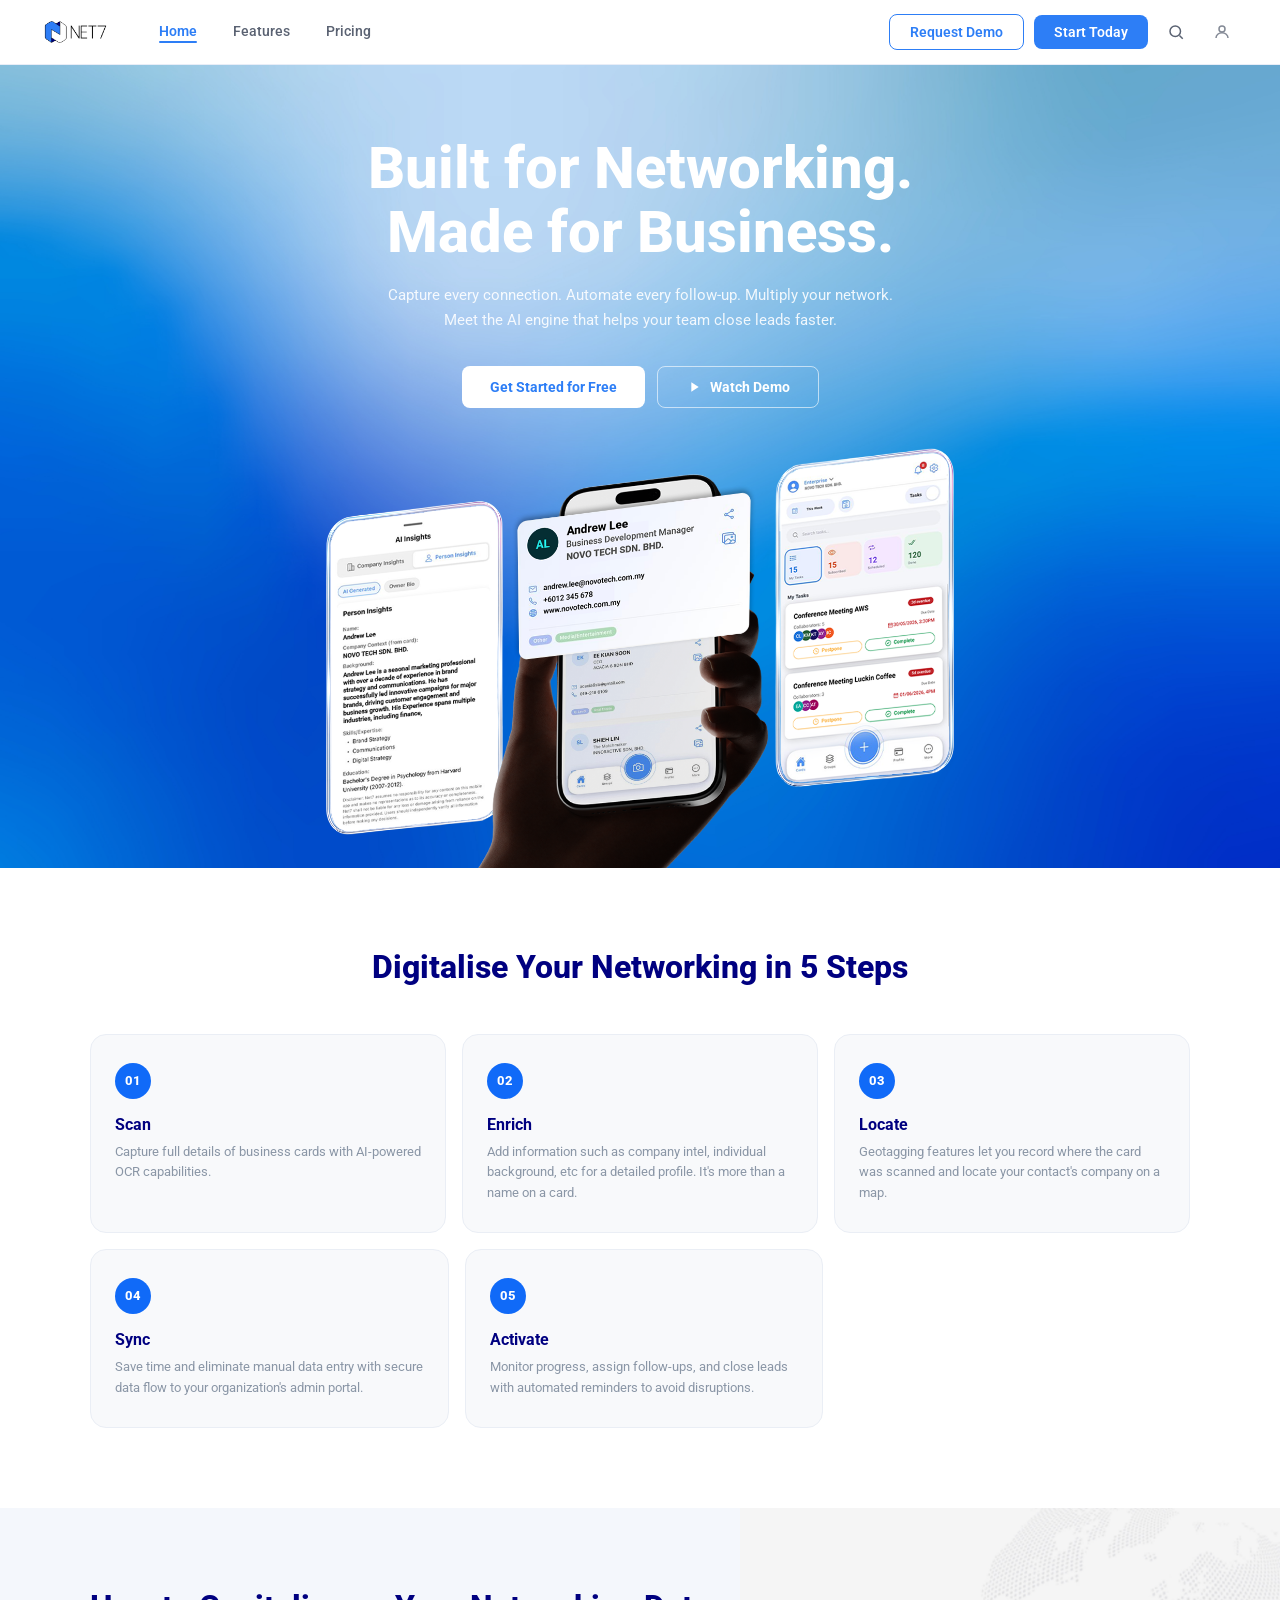
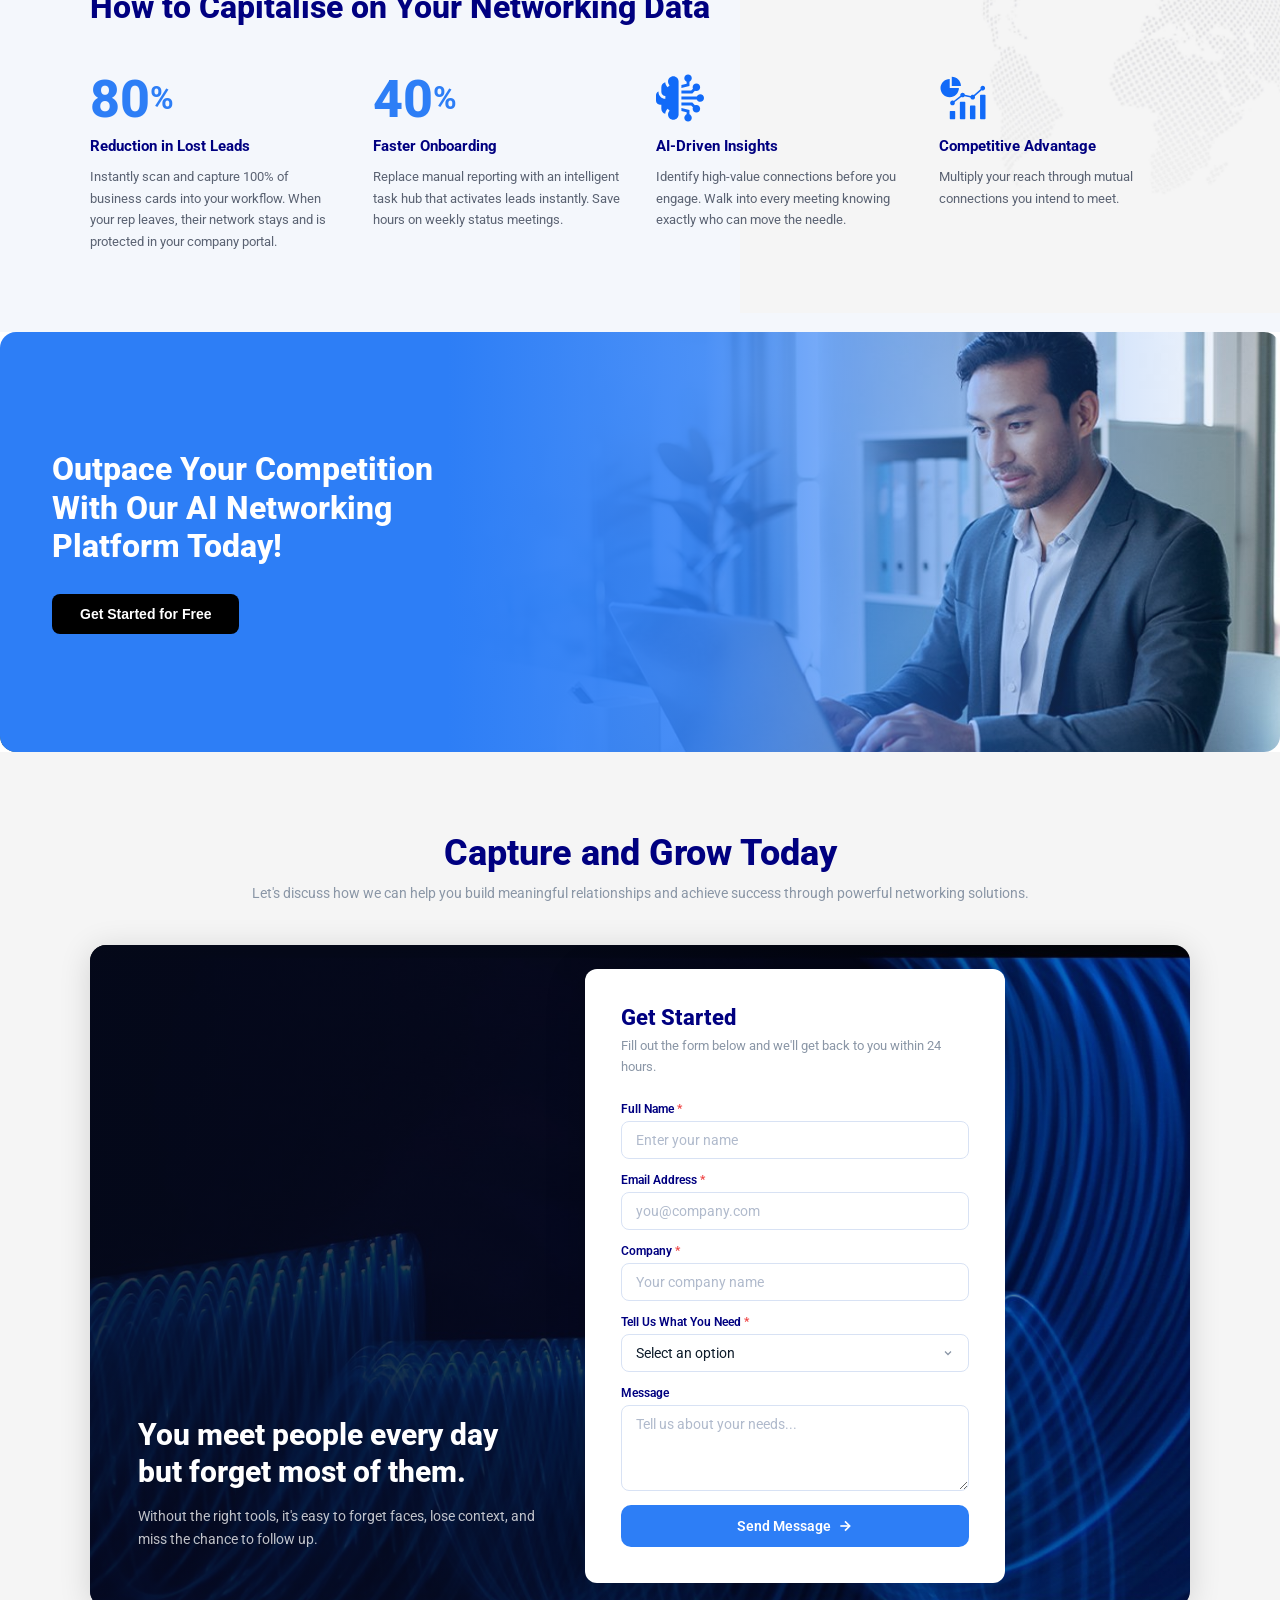
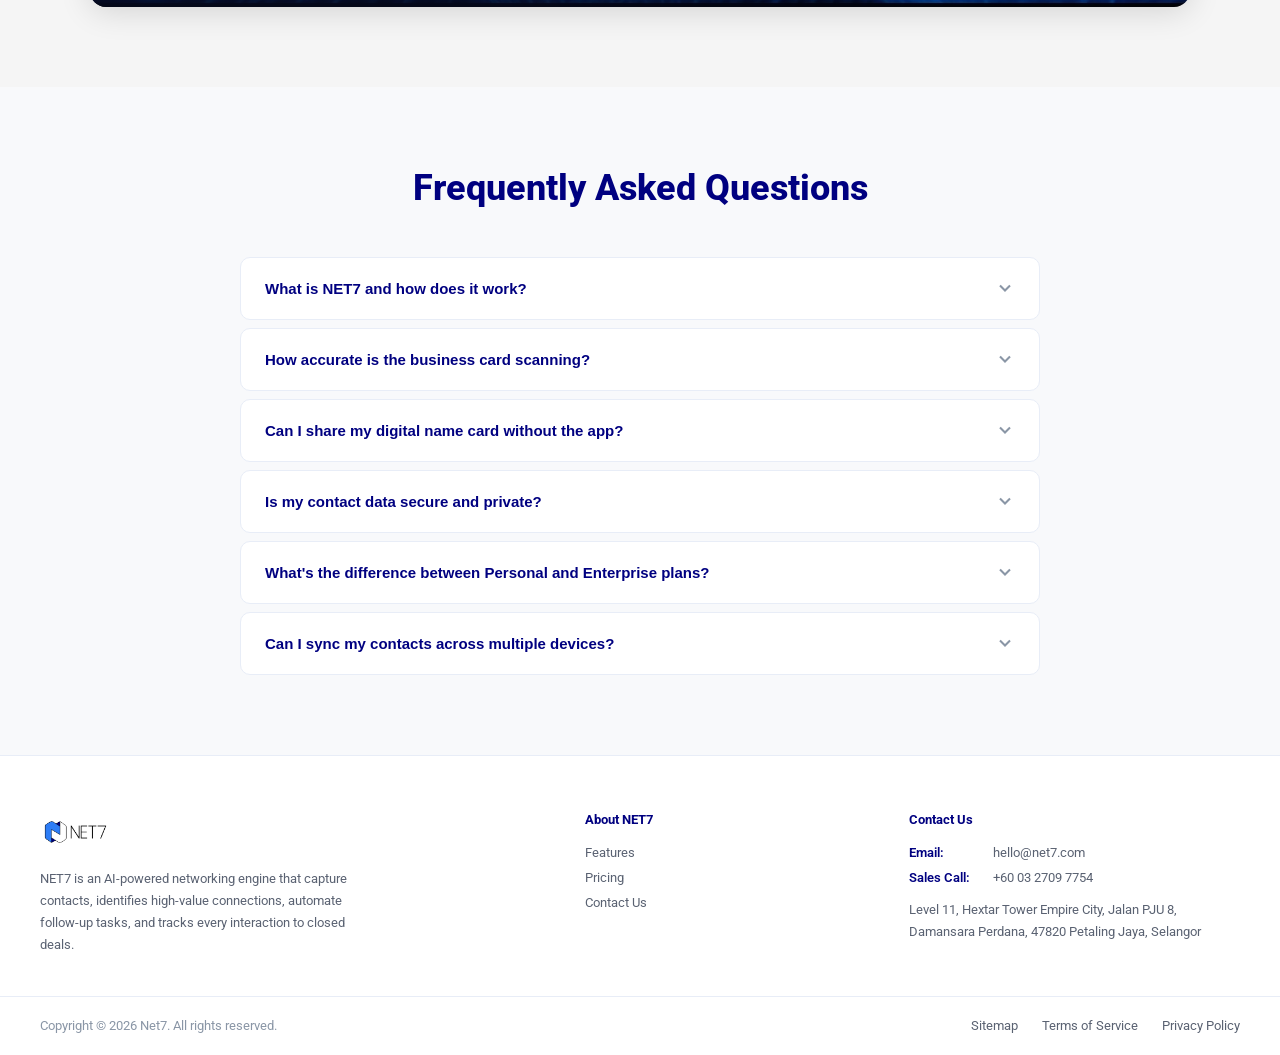
==== index.html @ 224c47d2 "Update correct index" ====
<!DOCTYPE html>
<html lang="en">
<head>
  <meta charset="UTF-8"/>
  <meta name="viewport" content="width=device-width, initial-scale=1.0"/>
  <title>Net7 – Your Network Is Your Greatest Asset</title>
  <link rel="preconnect" href="https://fonts.googleapis.com"/>
  <link rel="preconnect" href="https://fonts.gstatic.com" crossorigin/>
  <link href="https://fonts.googleapis.com/css2?family=Roboto:wght@400;500;700;900&display=swap" rel="stylesheet"/>
  <style>
/* ============================================================
   NET7 – styles.css  (redesign v2)
============================================================ */

/* 1. Reset & Base */
*, *::before, *::after { box-sizing: border-box; margin: 0; padding: 0; }
html { scroll-behavior: smooth; }
body { font-family: 'Roboto', sans-serif; color: #000080; background: #fff; -webkit-font-smoothing: antialiased; overflow-x: hidden; }
img  { display: block; max-width: 100%; }
a    { text-decoration: none; color: inherit; }
ul   { list-style: none; }
p    { line-height: 1.65; }

/* 2. Page Switching */
.page        { display: none; }
.page.active { display: block; }

/* 3. Navbar */
.navbar { position: sticky; top: 0; z-index: 200; background: #fff; border-bottom: 1px solid #E8EDF7; padding: 0 40px; }
.navbar__inner { max-width: 1200px; margin: 0 auto; height: 64px; display: flex; align-items: center; }
.navbar__logo { display: flex; align-items: center; gap: 8px; flex-shrink: 0; cursor: pointer; margin-right: 48px; }
.site-logo-svg { height: 40px; width: auto; display: block; }
.navbar__links { display: flex; gap: 36px; flex: 1; }
.navbar__links .nav-link { font-size: 14px; font-weight: 500; color: #5A6272; transition: color .18s; position: relative; padding-bottom: 2px; cursor: pointer; }
.navbar__links .nav-link:hover { color: #2D7EF6; }
.navbar__links .nav-link.active { color: #2D7EF6; font-weight: 600; }
.navbar__links .nav-link.active::after { content: ''; position: absolute; bottom: -2px; left: 0; width: 100%; height: 2px; background: #2D7EF6; border-radius: 2px; }
.navbar__actions { display: flex; align-items: center; gap: 10px; flex-shrink: 0; margin-left: auto; }
.icon-btn { display: flex; align-items: center; justify-content: center; width: 36px; height: 36px; border: none; background: transparent; color: #5A6272; cursor: pointer; border-radius: 8px; transition: background .15s, color .15s; }
.icon-btn:hover { background: #EBF2FF; color: #2D7EF6; }
.hamburger { display: none; flex-direction: column; gap: 5px; background: none; border: none; cursor: pointer; padding: 4px; margin-left: auto; }
.hamburger span { display: block; width: 22px; height: 2px; background: #000080; border-radius: 2px; transition: all .3s; }
.mobile-menu { display: none; flex-direction: column; gap: 16px; padding: 16px 24px 24px; border-top: 1px solid #E8EDF7; }
.mobile-menu .nav-link { font-size: 15px; font-weight: 500; color: #5A6272; cursor: pointer; }
.mobile-menu.open { display: flex; }

/* 4. Buttons */
.btn { display: inline-flex; align-items: center; justify-content: center; font-family: 'Roboto', sans-serif; font-size: 14px; font-weight: 600; border-radius: 8px; cursor: pointer; transition: all .18s; white-space: nowrap; border: none; gap: 6px; }
.btn-outline { padding: 9px 20px; border: 1.5px solid #2D7EF6; color: #2D7EF6; background: transparent; border-radius: 8px; }
.btn-outline:hover { background: rgba(45,126,246,.06); }
.btn-primary { padding: 9px 20px; background: #2D7EF6; color: #fff; border-radius: 8px; }
.btn-primary:hover { background: #1a6de0; }
.btn-pill-white { padding: 12px 28px; background: #fff; color: #2D7EF6; border-radius: 8px; font-size: 14px; font-weight: 700; border: none; cursor: pointer; transition: all .18s; }
.btn-pill-white:hover { background: #f0f4ff; }
.btn-pill-blue { padding: 12px 28px; background: #2D7EF6; color: #fff; border-radius: 8px; font-size: 14px; font-weight: 700; border: none; cursor: pointer; transition: all .18s; display: inline-flex; align-items: center; gap: 8px; }
.btn-pill-blue:hover { background: #1a6de0; }
.btn-pill-dark { padding: 12px 28px; background: #000000; color: #fff; border-radius: 8px; font-size: 14px; font-weight: 700; border: none; cursor: pointer; transition: all .18s; }
.btn-pill-dark:hover { background: #000f60; }
.btn-full { width: 100%; justify-content: center; padding: 13px; border-radius: 10px; }

/* 5. HOME – Hero */
.hero-v2 { background: url("[data-uri]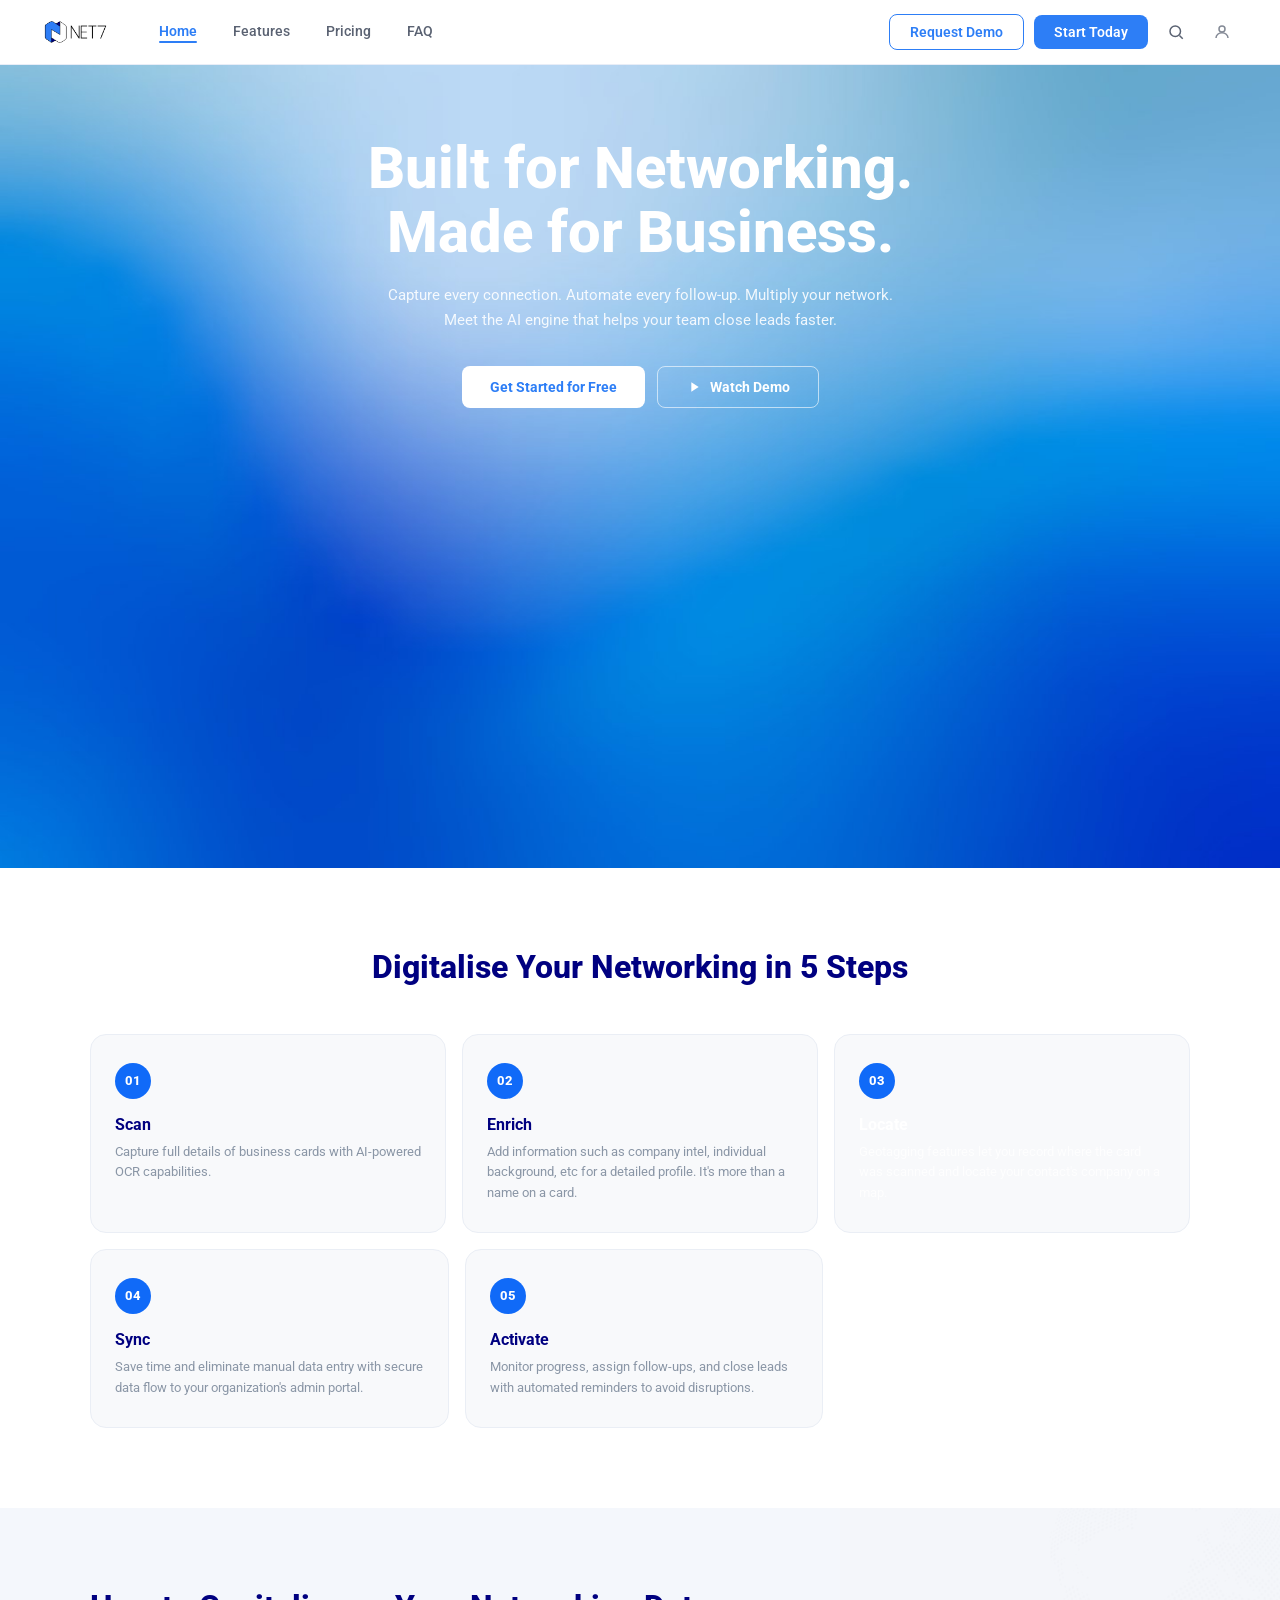
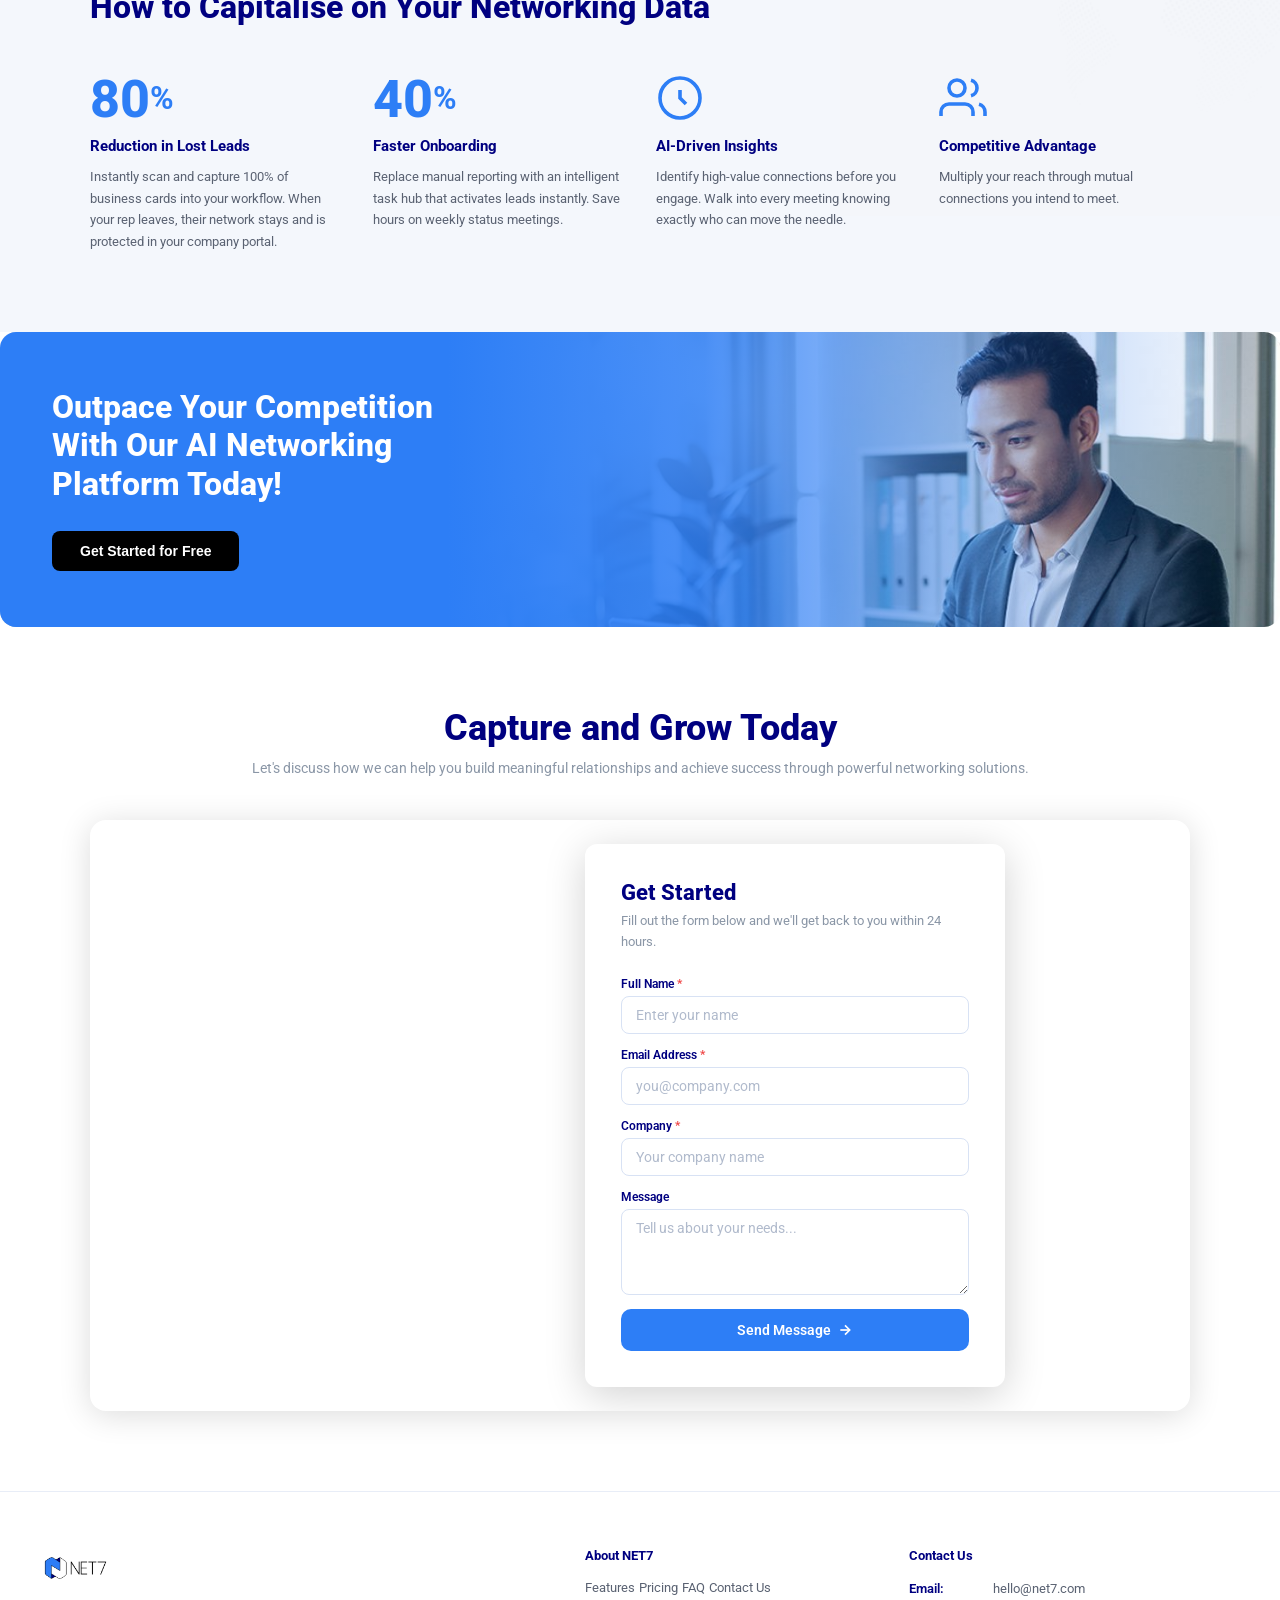
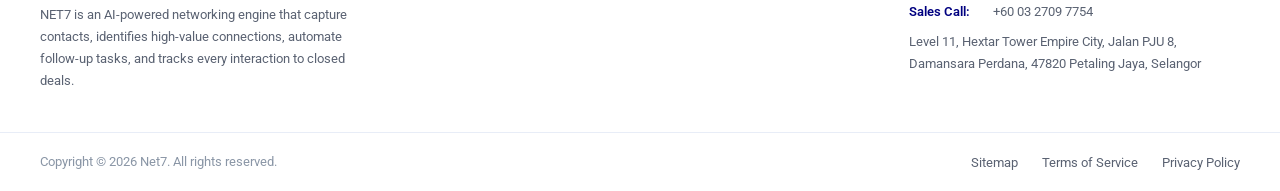
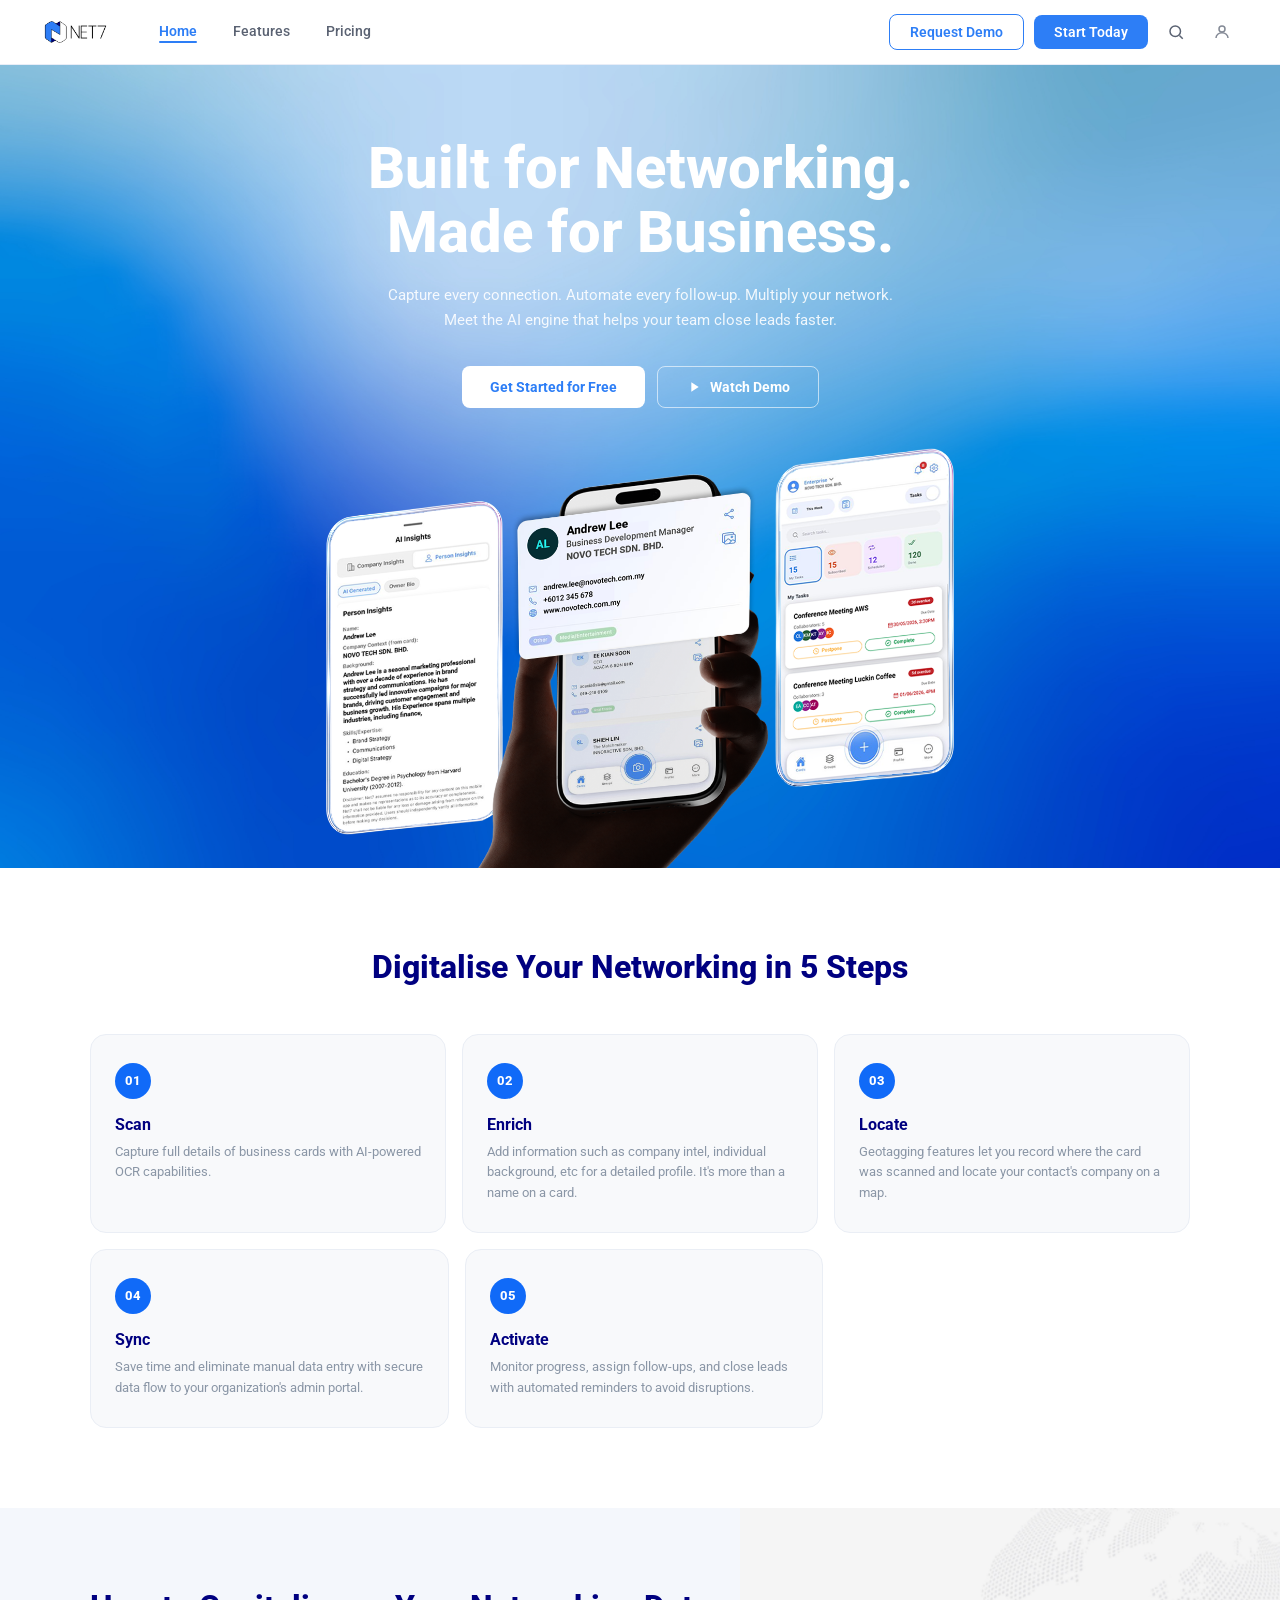
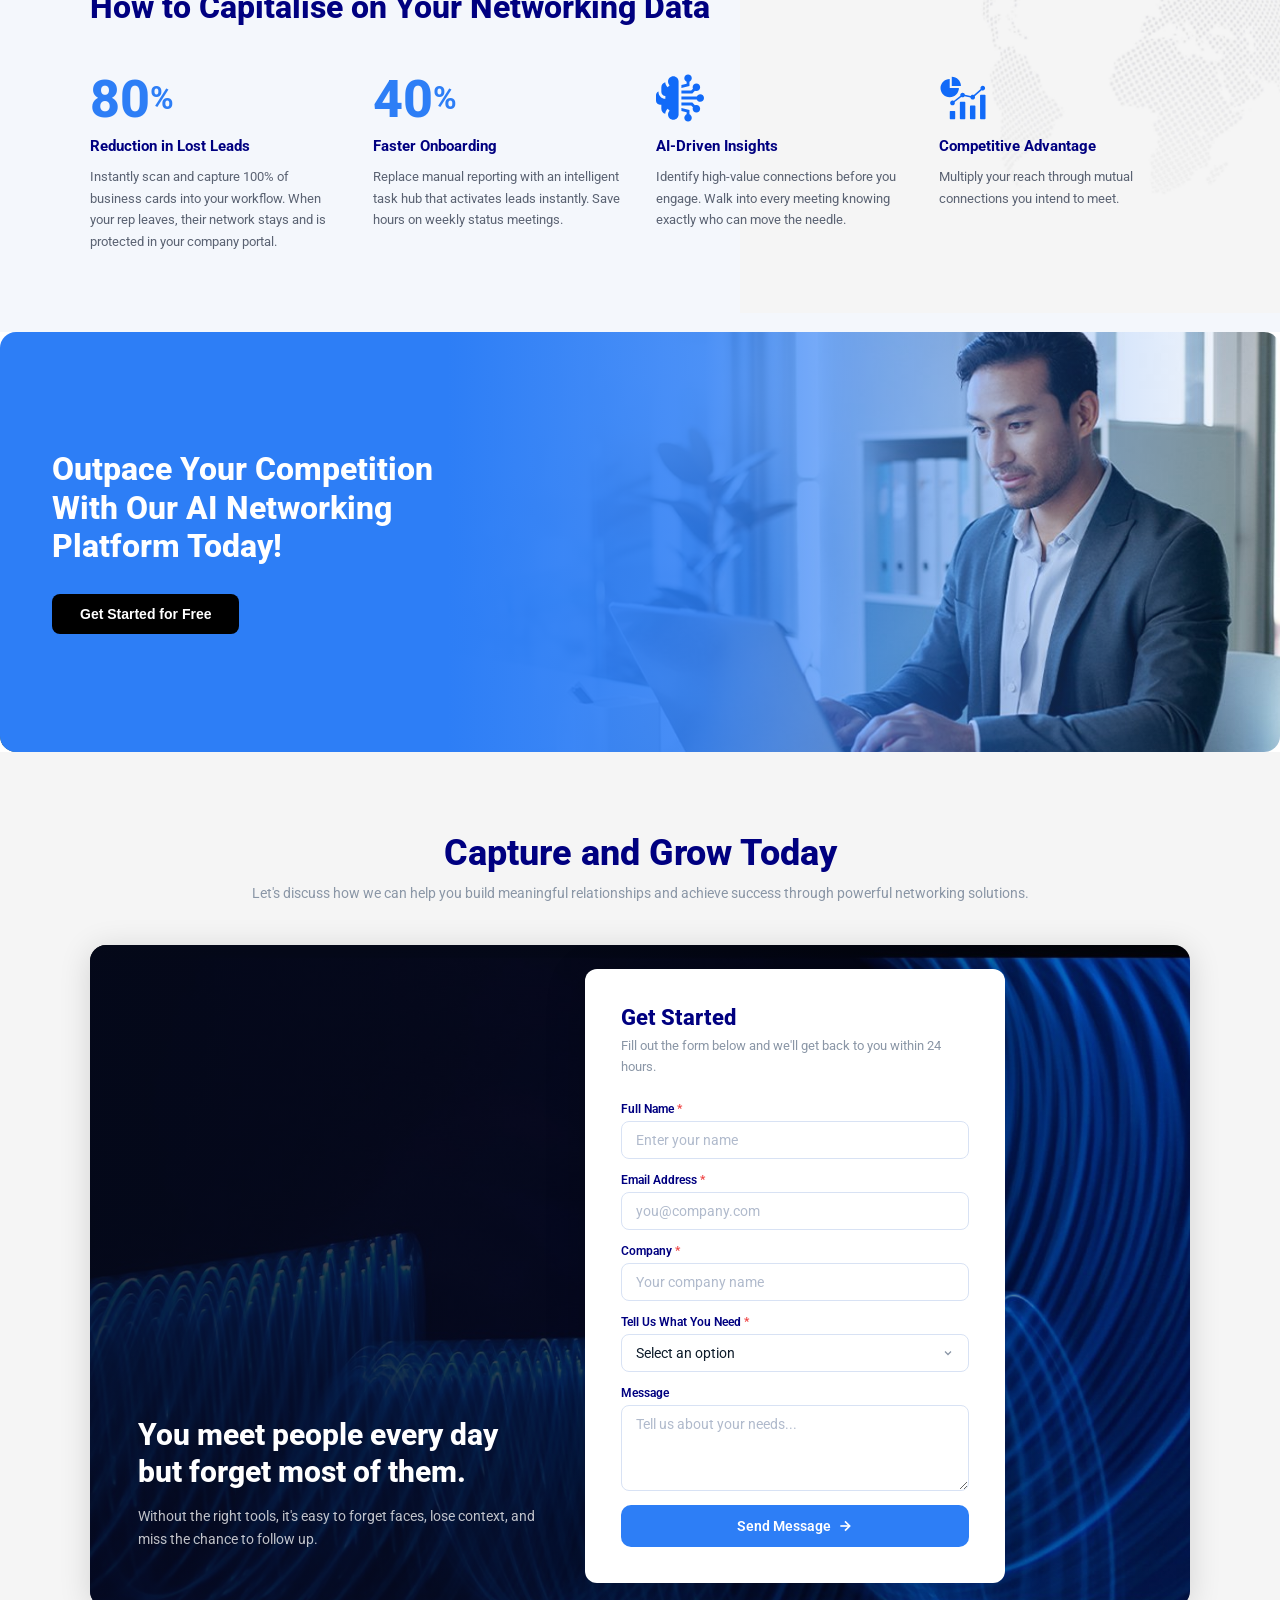
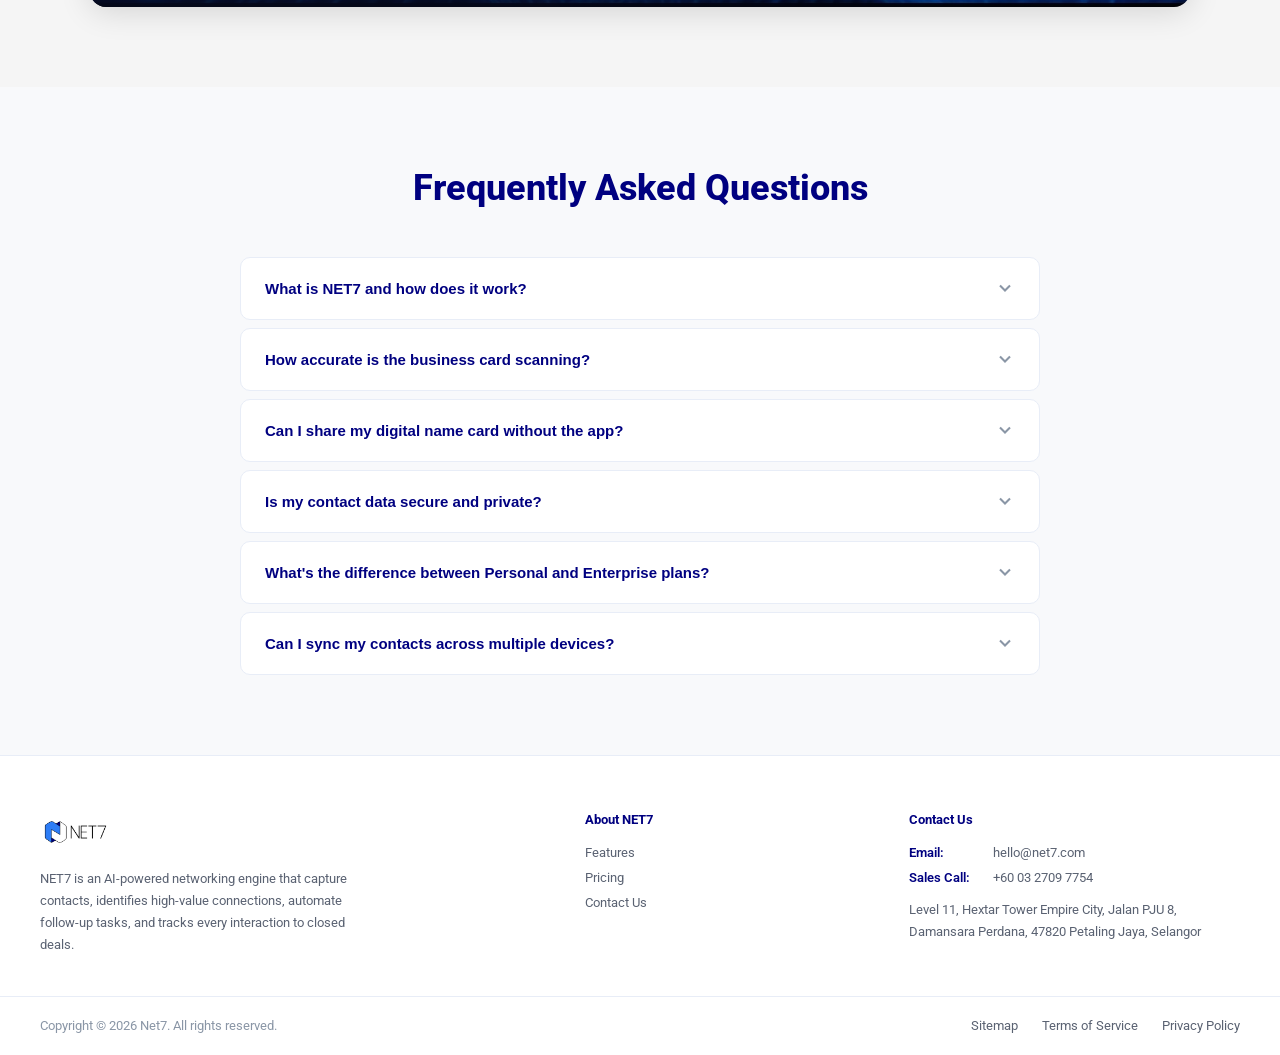
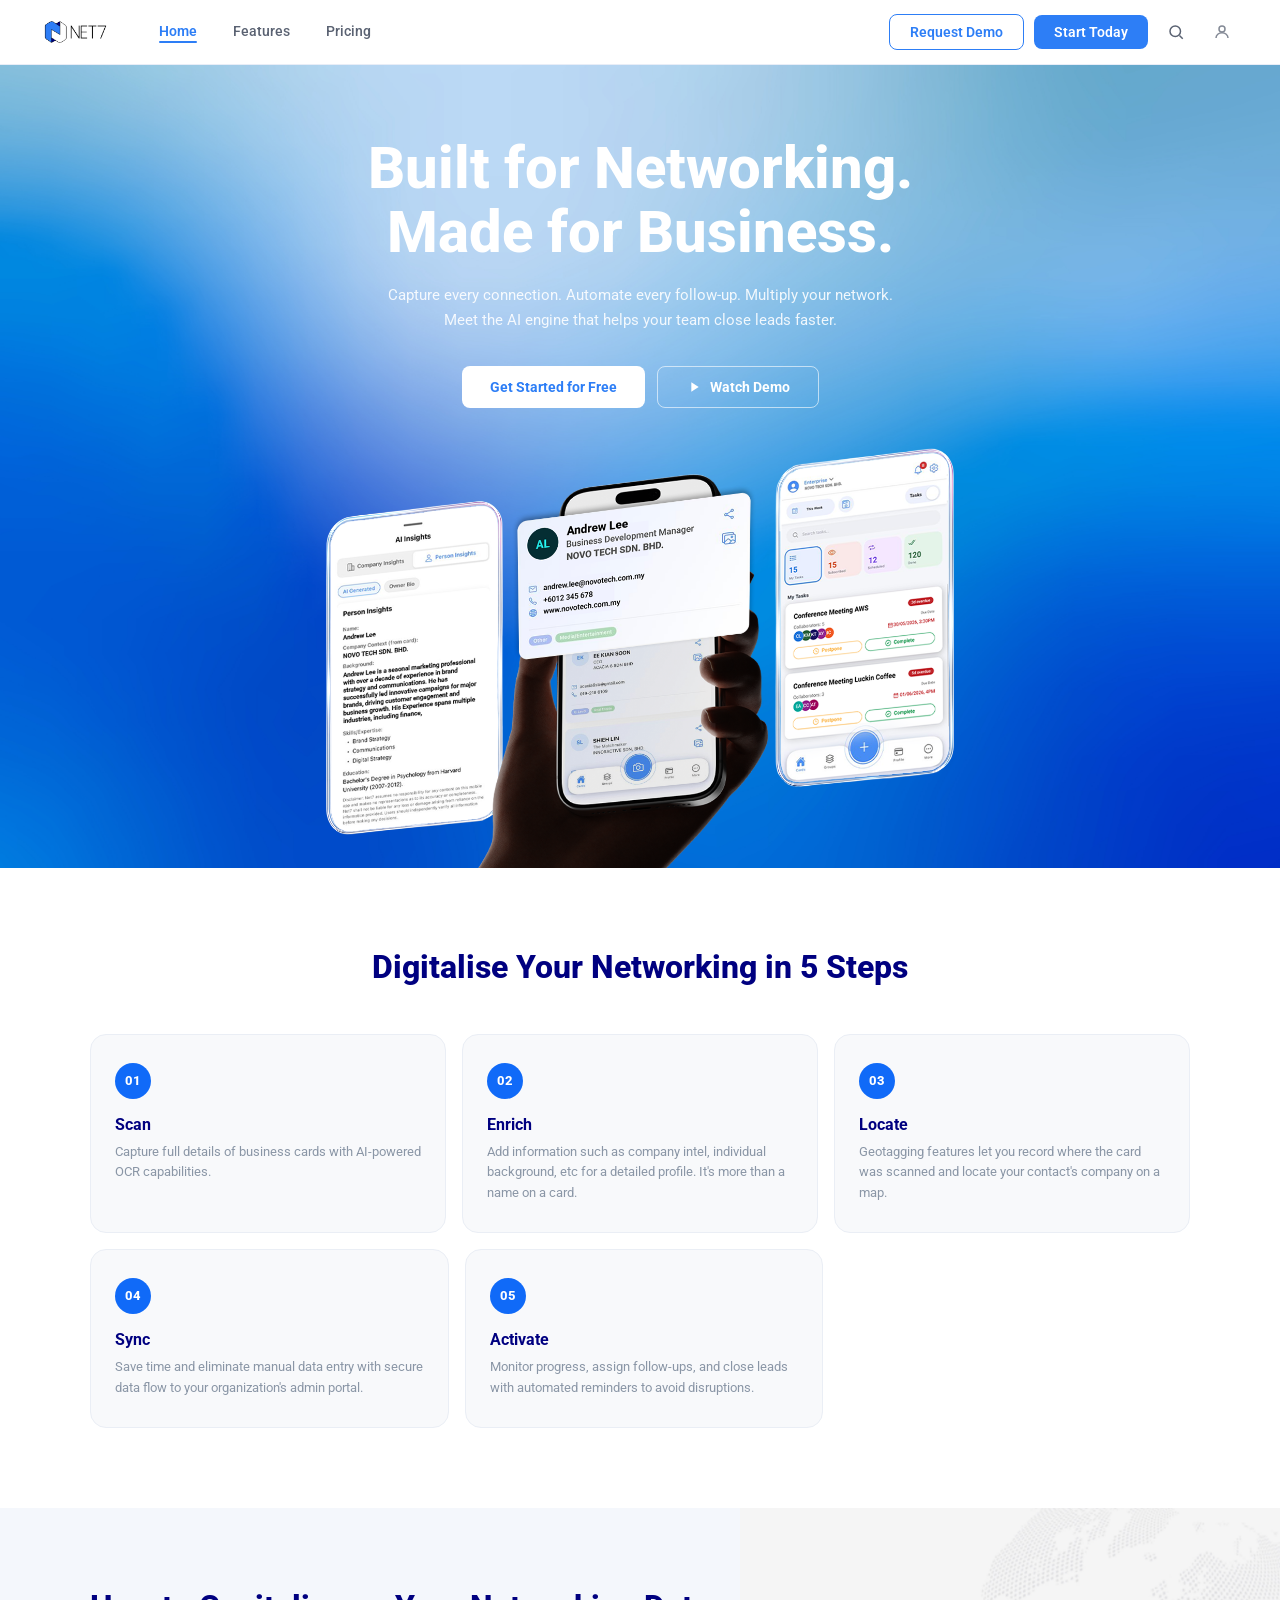
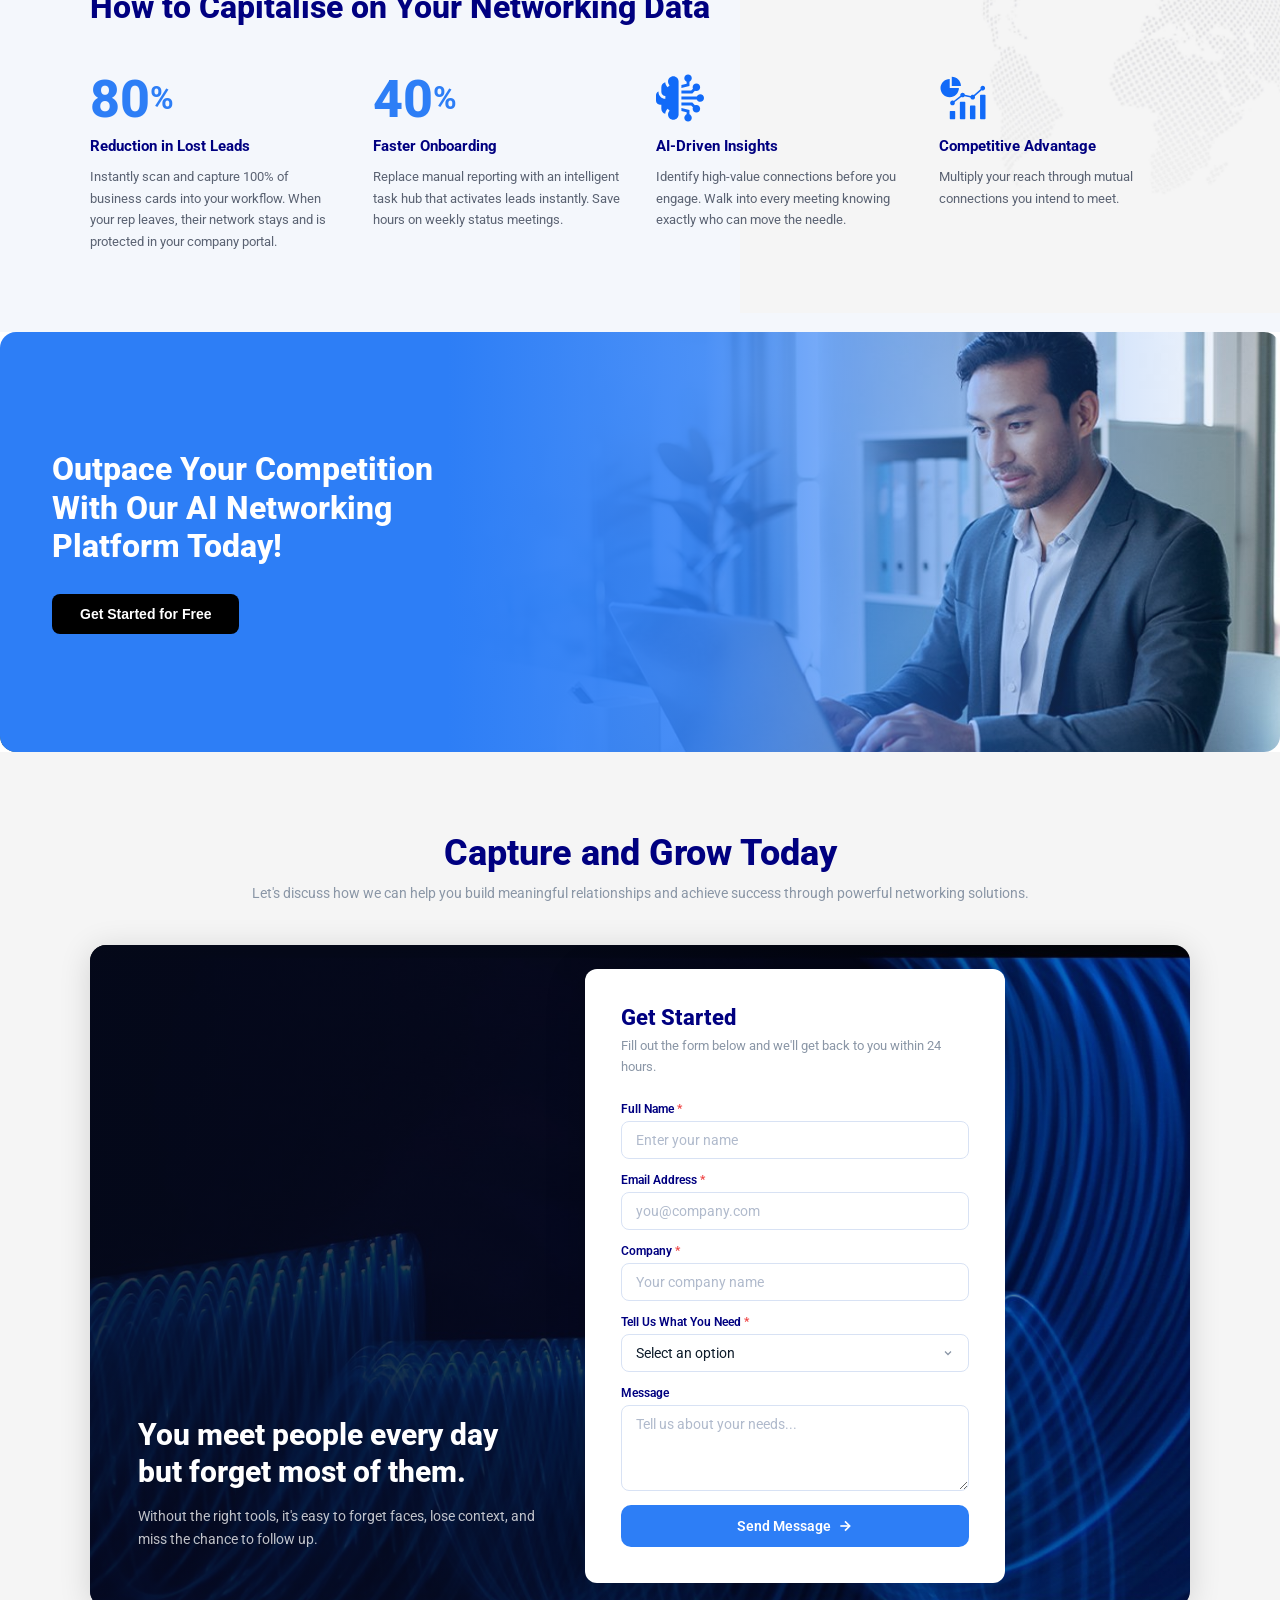
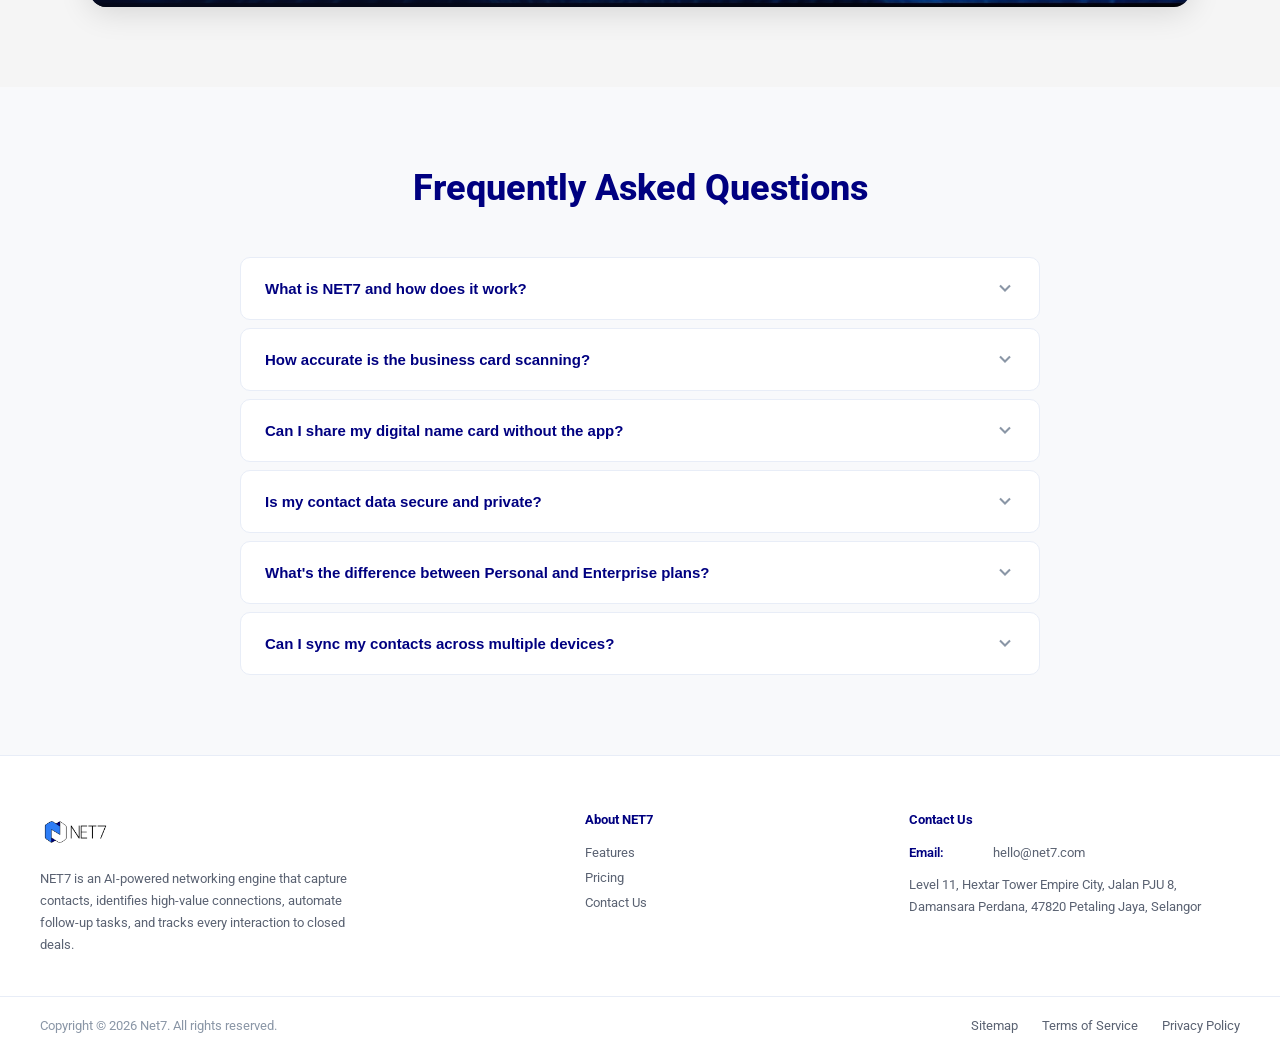
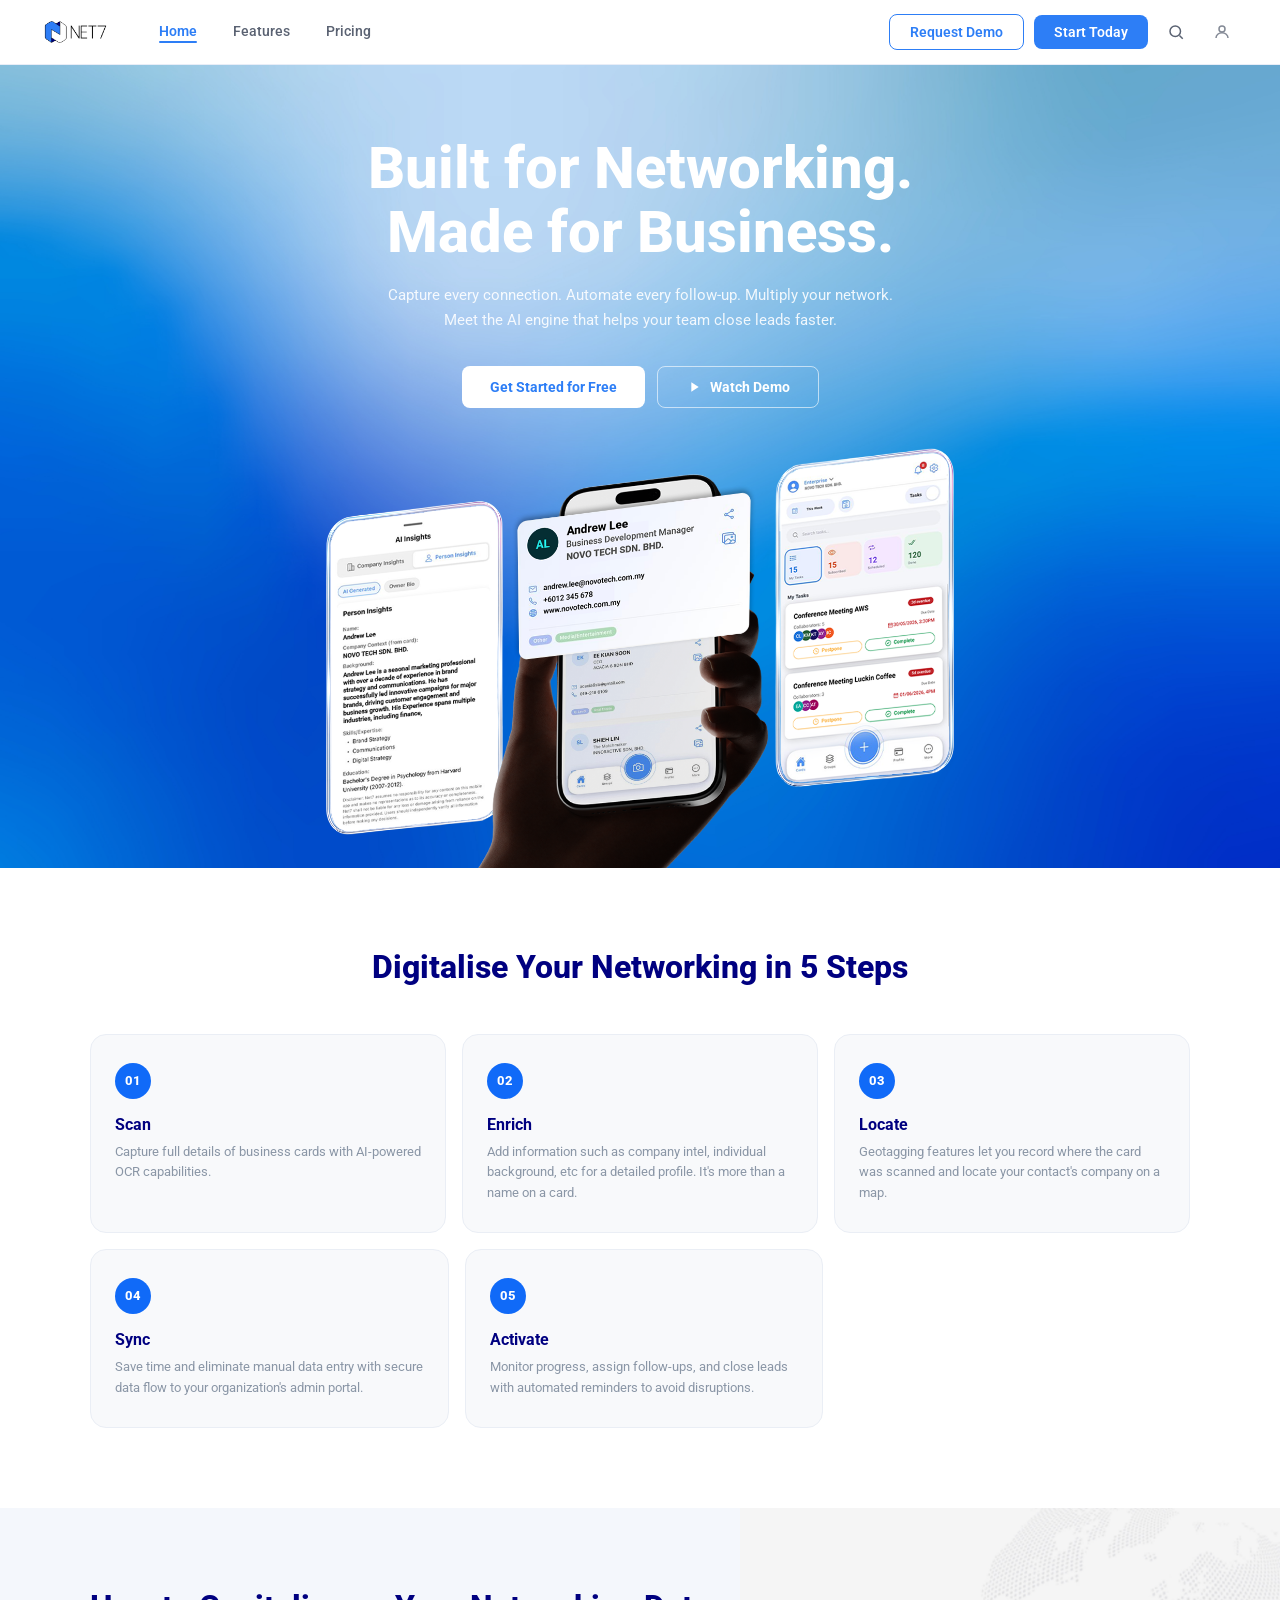
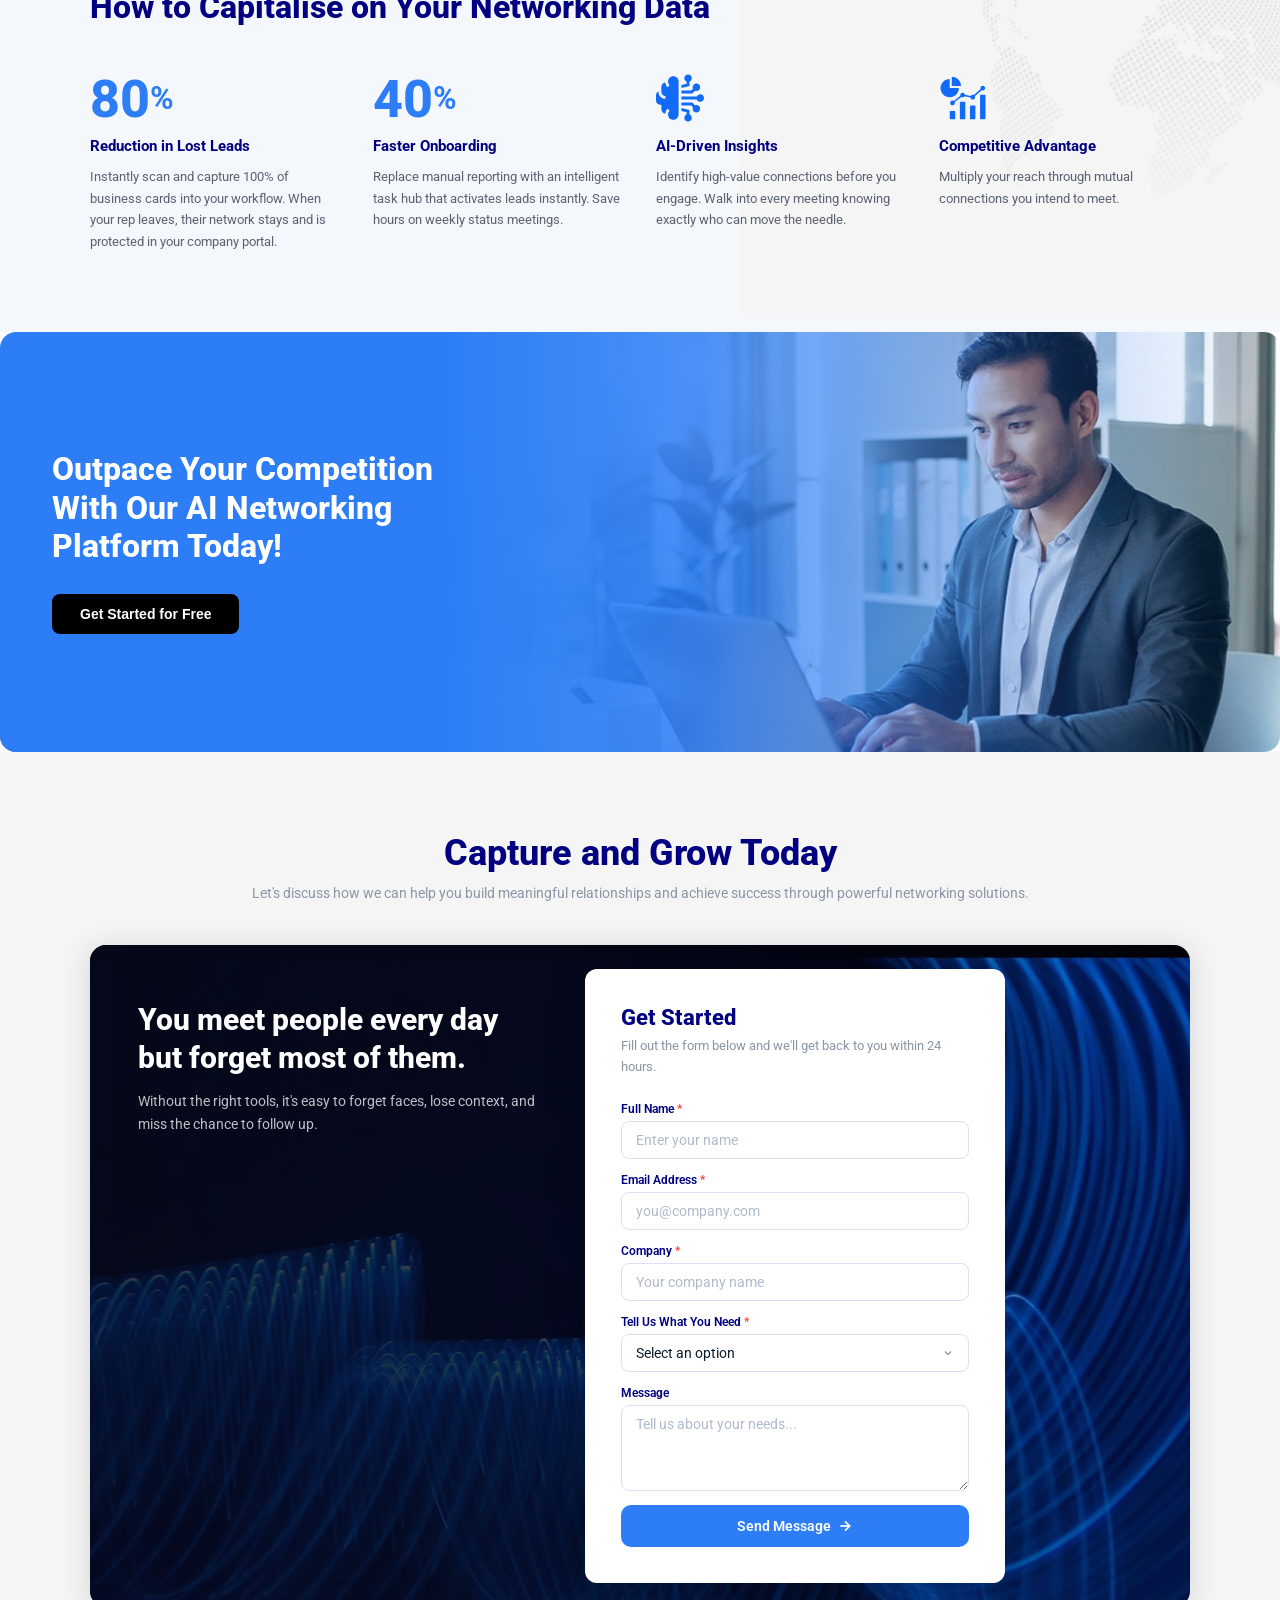
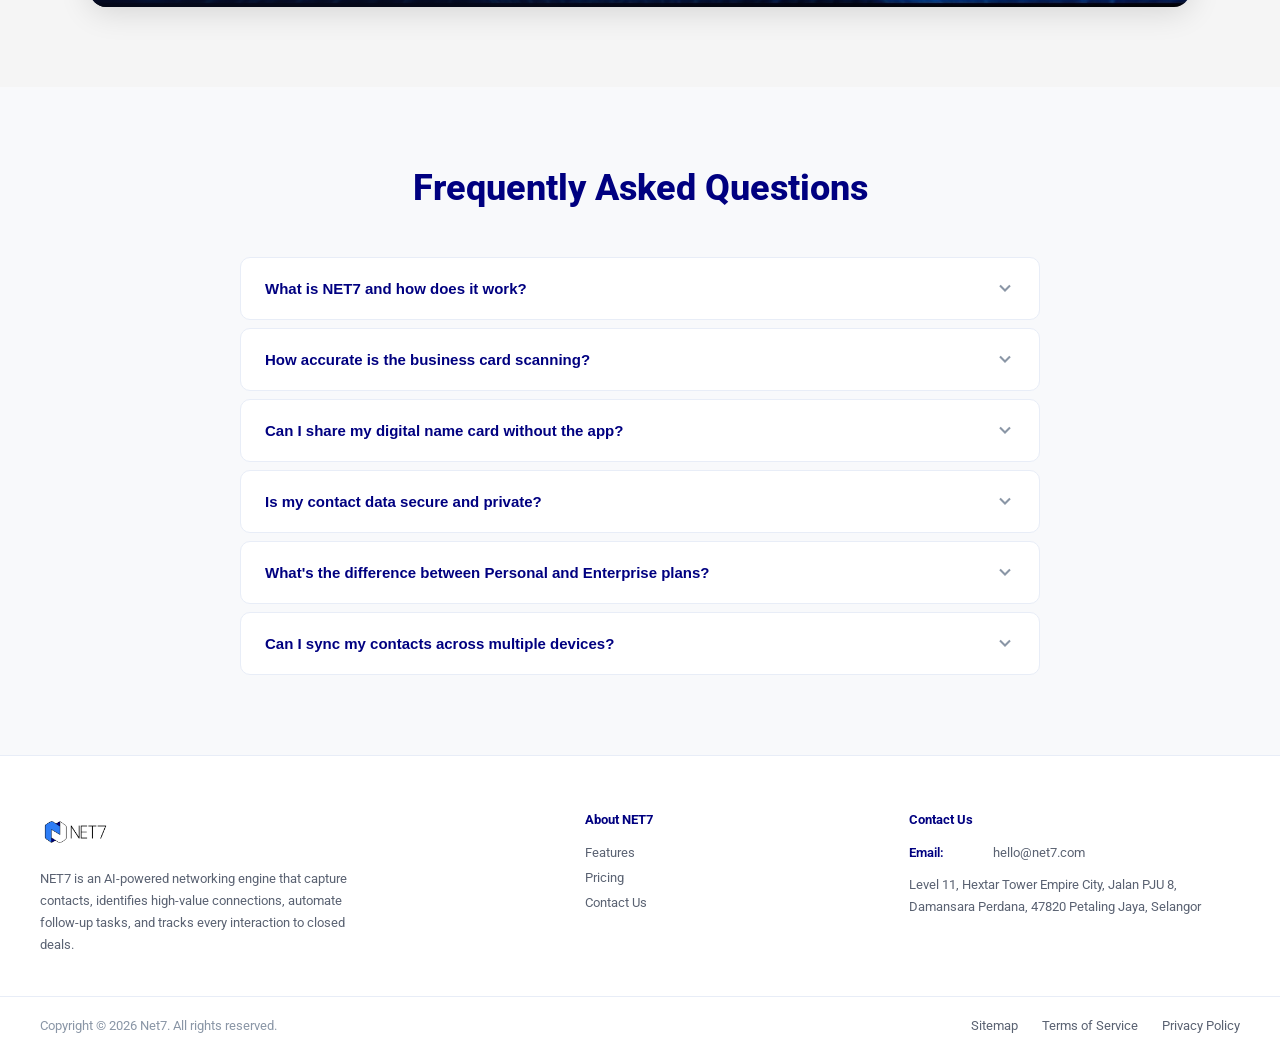
